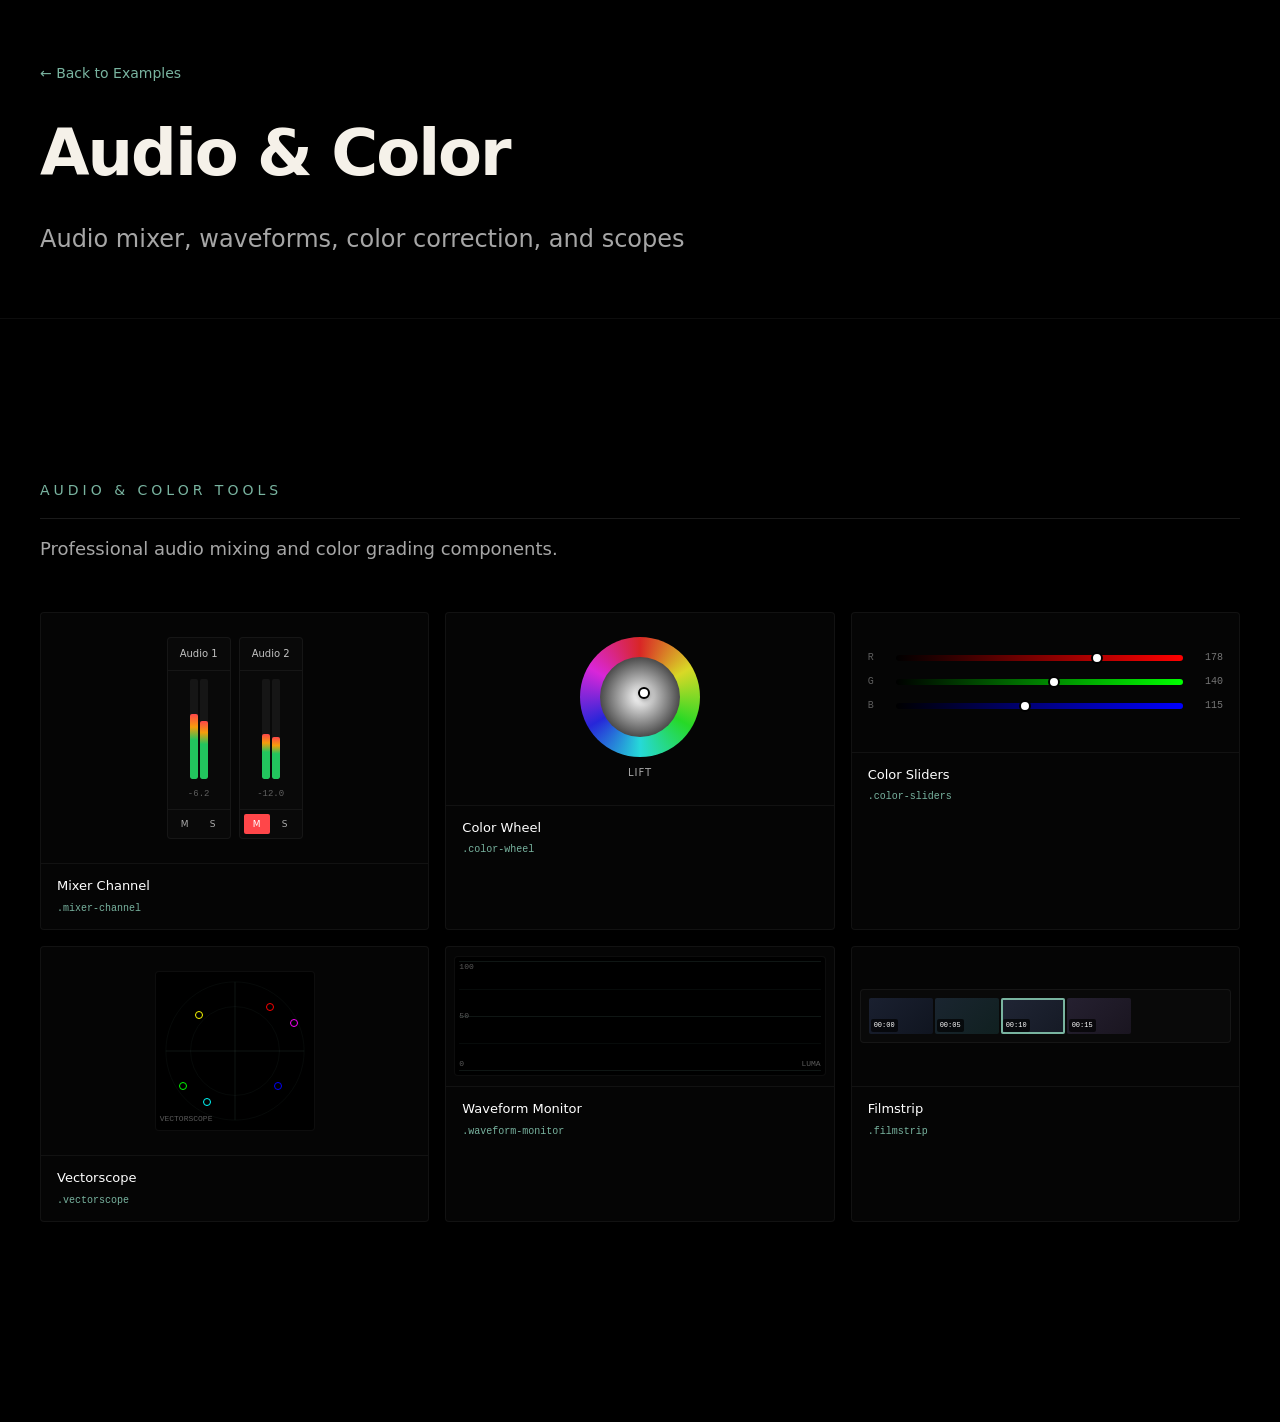
==== examples/audio-color.html @ def52447 "Optimize project structure for AI-assisted development - Add CLAUDE.md with project overview, archit" ====
<!DOCTYPE html>
<html lang="en">
<head>
  <meta charset="UTF-8">
  <meta name="viewport" content="width=device-width, initial-scale=1.0">
  <title>Audio & Color - Push Record Design System</title>
  <link rel="stylesheet" href="../css/main.css">
  <style>
    /* Design System Page Styles */
    *, *::before, *::after {
      box-sizing: border-box;
      margin: 0;
      padding: 0;
    }

    html {
      scroll-behavior: smooth;
      -webkit-font-smoothing: antialiased;
    }

    body {
      background-color: var(--color-2);
      color: var(--color-8);
      font-family: var(--font-sf-pro-text);
      line-height: 1.6;
    }

    /* Layout */
    .ds-container {
      max-width: 1400px;
      margin: 0 auto;
      padding: 80px 40px;
    }

    .ds-section {
      margin-bottom: 120px;
    }

    .ds-section-title {
      font-family: var(--font-sf-pro);
      font-size: 14px;
      font-weight: var(--weight-medium);
      letter-spacing: 4px;
      text-transform: uppercase;
      color: var(--color-7);
      margin-bottom: 16px;
      padding-bottom: 16px;
      border-bottom: 1px solid var(--border-light);
    }

    .ds-section-description {
      font-size: 18px;
      color: var(--color-6);
      margin-bottom: 48px;
      max-width: 600px;
    }

    /* Grid */
    .ds-grid {
      display: grid;
      gap: 16px;
    }

    .ds-grid--2 { grid-template-columns: repeat(2, 1fr); }
    .ds-grid--3 { grid-template-columns: repeat(3, 1fr); }
    .ds-grid--4 { grid-template-columns: repeat(4, 1fr); }
    .ds-grid--5 { grid-template-columns: repeat(5, 1fr); }

    @media (max-width: 1024px) {
      .ds-grid--4, .ds-grid--5 { grid-template-columns: repeat(3, 1fr); }
    }

    @media (max-width: 768px) {
      .ds-grid--2, .ds-grid--3, .ds-grid--4, .ds-grid--5 {
        grid-template-columns: repeat(2, 1fr);
      }
    }

    /* Header */
    .ds-header {
      padding: 60px 40px;
      border-bottom: 1px solid var(--border-subtle);
      margin-bottom: 80px;
    }

    .ds-header__title {
      font-family: var(--font-sf-pro);
      font-size: 64px;
      font-weight: var(--weight-bold);
      color: var(--color-5);
      letter-spacing: -2px;
      margin-bottom: 16px;
    }

    .ds-header__subtitle {
      font-size: 24px;
      font-weight: var(--weight-light);
      color: var(--color-6);
    }

    /* Navigation */
    .ds-nav {
      position: fixed;
      left: 0;
      top: 0;
      width: 240px;
      height: 100vh;
      background: var(--bg-elevated);
      border-right: 1px solid var(--border-subtle);
      padding: 32px 24px;
      overflow-y: auto;
      z-index: 100;
    }

    .ds-nav__title {
      font-size: 14px;
      font-weight: var(--weight-medium);
      letter-spacing: 2px;
      text-transform: uppercase;
      color: var(--color-1);
      margin-bottom: 32px;
    }

    .ds-nav__link {
      display: block;
      font-size: 14px;
      color: var(--color-6);
      text-decoration: none;
      padding: 10px 0;
      border-bottom: 1px solid var(--border-subtle);
      transition: color 0.2s;
    }

    .ds-nav__link:hover {
      color: var(--color-7);
    }

    .ds-main {
      margin-left: 240px;
    }

    @media (max-width: 1024px) {
      .ds-nav { display: none; }
      .ds-main { margin-left: 0; }
    }

    /* Color Swatch */
    .ds-swatch {
      background: var(--bg-surface);
      border: 1px solid var(--border-subtle);
      border-radius: 4px;
      overflow: hidden;
    }

    .ds-swatch__color {
      height: 64px;
      display: flex;
      align-items: center;
      justify-content: center;
    }

    .ds-swatch__info {
      padding: 10px 12px;
      border-top: 1px solid var(--border-subtle);
    }

    .ds-swatch__name {
      font-size: 11px;
      font-weight: var(--weight-medium);
      color: var(--color-1);
      margin-bottom: 2px;
    }

    .ds-swatch__value {
      font-family: var(--font-sf-mono);
      font-size: 9px;
      color: var(--color-9);
    }

    .ds-swatch__token {
      font-family: var(--font-sf-mono);
      font-size: 9px;
      color: var(--color-7);
      margin-top: 4px;
    }

    /* Typography Specimen */
    .ds-type-specimen {
      padding: 20px 24px;
      background: var(--bg-surface);
      border: 1px solid var(--border-subtle);
      border-radius: 4px;
      margin-bottom: 16px;
    }

    .ds-type-specimen__sample {
      margin-bottom: 16px;
      padding-bottom: 16px;
      border-bottom: 1px solid var(--border-subtle);
    }

    .ds-type-specimen__meta {
      display: grid;
      grid-template-columns: repeat(4, 1fr);
      gap: 12px;
    }

    .ds-type-specimen__label {
      font-size: 9px;
      font-weight: var(--weight-medium);
      letter-spacing: 1px;
      text-transform: uppercase;
      color: var(--color-9);
      margin-bottom: 2px;
    }

    .ds-type-specimen__value {
      font-family: var(--font-sf-mono);
      font-size: 11px;
      color: var(--color-6);
    }

    /* Spacing */
    .ds-spacing-item {
      display: flex;
      align-items: center;
      gap: 16px;
      padding: 10px 0;
      border-bottom: 1px solid var(--border-subtle);
    }

    .ds-spacing-bar {
      height: 16px;
      background: var(--color-7);
      border-radius: 2px;
      opacity: 0.6;
    }

    .ds-spacing-label {
      font-family: var(--font-sf-mono);
      font-size: 11px;
      color: var(--color-6);
      min-width: 80px;
    }

    .ds-spacing-value {
      font-family: var(--font-sf-mono);
      font-size: 11px;
      color: var(--color-9);
      min-width: 48px;
    }

    /* Border Demo */
    .ds-border-demo {
      display: flex;
      align-items: center;
      gap: 16px;
      padding: 16px;
      background: var(--bg-surface);
      border-radius: 4px;
      margin-bottom: 12px;
    }

    .ds-border-sample {
      width: 80px;
      height: 56px;
      background: var(--bg-overlay);
      display: flex;
      align-items: center;
      justify-content: center;
      font-size: 10px;
      color: var(--color-9);
    }

    .ds-border-info {
      flex: 1;
    }

    .ds-border-name {
      font-size: 12px;
      font-weight: var(--weight-medium);
      color: var(--color-1);
      margin-bottom: 4px;
    }

    .ds-border-spec {
      font-family: var(--font-sf-mono);
      font-size: 10px;
      color: var(--color-9);
    }

    /* Effect Demo */
    .ds-effect-demo {
      padding: 24px;
      background: var(--bg-surface);
      border: 1px solid var(--border-subtle);
      border-radius: 4px;
      margin-bottom: 12px;
    }

    /* Component Card */
    .ds-component-card {
      background: var(--bg-surface);
      border: 1px solid var(--border-subtle);
      border-radius: 4px;
      overflow: hidden;
    }

    .ds-component-preview {
      padding: 24px;
      min-height: 140px;
      display: flex;
      align-items: center;
      justify-content: center;
      border-bottom: 1px solid var(--border-subtle);
    }

    .ds-component-info {
      padding: 12px 16px;
    }

    .ds-component-name {
      font-size: 13px;
      font-weight: var(--weight-medium);
      color: var(--color-1);
      margin-bottom: 4px;
    }

    .ds-component-class {
      font-family: var(--font-sf-mono);
      font-size: 10px;
      color: var(--color-7);
    }

    /* Code Block */
    .ds-code {
      background: rgba(0, 0, 0, 0.4);
      border: 1px solid var(--border-subtle);
      border-radius: 8px;
      padding: 24px;
      font-family: var(--font-sf-mono);
      font-size: 13px;
      color: var(--color-6);
      overflow-x: auto;
      white-space: pre;
      margin-top: 24px;
    }

    /* Divider */
    .ds-divider {
      height: 1px;
      background: var(--border-subtle);
      margin: 80px 0;
    }
  </style>
</head>
<body>
  <main class="ds-main" style="margin-left: 0;">
    <header class="ds-header">
      <a href="index.html" style="color: var(--color-7); font-size: 14px; text-decoration: none;">&larr; Back to Examples</a>
      <h1 class="ds-header__title" style="margin-top: 16px;">Audio & Color</h1>
      <p class="ds-header__subtitle">Audio mixer, waveforms, color correction, and scopes</p>
    </header>
    <div class="ds-container">
      <section class="ds-section" id="audio-color">
        <div class="ds-section-title">Audio & Color Tools</div>
        <p class="ds-section-description">Professional audio mixing and color grading components.</p>

        <div class="ds-grid ds-grid--3">

          <!-- Mixer Channel -->
          <div class="ds-component-card">
            <div class="ds-component-preview" style="gap: 8px;">
              <div class="mixer-channel">
                <div class="mixer-channel__header">
                  <div class="mixer-channel__name">Audio 1</div>
                </div>
                <div class="mixer-channel__body">
                  <div class="mixer-channel__meter">
                    <div class="mixer-channel__meter-bar">
                      <div class="mixer-channel__meter-fill" style="height: 65%;"></div>
                    </div>
                    <div class="mixer-channel__meter-bar">
                      <div class="mixer-channel__meter-fill" style="height: 58%;"></div>
                    </div>
                  </div>
                  <div class="mixer-channel__db">-6.2</div>
                </div>
                <div class="mixer-channel__controls">
                  <button class="mixer-channel__btn mixer-channel__btn--mute">M</button>
                  <button class="mixer-channel__btn mixer-channel__btn--solo">S</button>
                </div>
              </div>
              <div class="mixer-channel">
                <div class="mixer-channel__header">
                  <div class="mixer-channel__name">Audio 2</div>
                </div>
                <div class="mixer-channel__body">
                  <div class="mixer-channel__meter">
                    <div class="mixer-channel__meter-bar">
                      <div class="mixer-channel__meter-fill" style="height: 45%;"></div>
                    </div>
                    <div class="mixer-channel__meter-bar">
                      <div class="mixer-channel__meter-fill" style="height: 42%;"></div>
                    </div>
                  </div>
                  <div class="mixer-channel__db">-12.0</div>
                </div>
                <div class="mixer-channel__controls">
                  <button class="mixer-channel__btn mixer-channel__btn--mute active">M</button>
                  <button class="mixer-channel__btn mixer-channel__btn--solo">S</button>
                </div>
              </div>
            </div>
            <div class="ds-component-info">
              <div class="ds-component-name">Mixer Channel</div>
              <div class="ds-component-class">.mixer-channel</div>
            </div>
          </div>

          <!-- Color Wheel -->
          <div class="ds-component-card">
            <div class="ds-component-preview">
              <div class="color-wheel">
                <div class="color-wheel__ring">
                  <div class="color-wheel__center">
                    <div class="color-wheel__handle" style="left: 55%; top: 45%;"></div>
                  </div>
                </div>
                <div class="color-wheel__label">Lift</div>
              </div>
            </div>
            <div class="ds-component-info">
              <div class="ds-component-name">Color Wheel</div>
              <div class="ds-component-class">.color-wheel</div>
            </div>
          </div>

          <!-- Color Sliders -->
          <div class="ds-component-card">
            <div class="ds-component-preview" style="width: 100%; padding: 16px;">
              <div class="color-sliders" style="width: 100%;">
                <div class="color-slider">
                  <span class="color-slider__label">R</span>
                  <div class="color-slider__track color-slider__track--red">
                    <div class="color-slider__thumb" style="left: 70%;"></div>
                  </div>
                  <span class="color-slider__value">178</span>
                </div>
                <div class="color-slider">
                  <span class="color-slider__label">G</span>
                  <div class="color-slider__track color-slider__track--green">
                    <div class="color-slider__thumb" style="left: 55%;"></div>
                  </div>
                  <span class="color-slider__value">140</span>
                </div>
                <div class="color-slider">
                  <span class="color-slider__label">B</span>
                  <div class="color-slider__track color-slider__track--blue">
                    <div class="color-slider__thumb" style="left: 45%;"></div>
                  </div>
                  <span class="color-slider__value">115</span>
                </div>
              </div>
            </div>
            <div class="ds-component-info">
              <div class="ds-component-name">Color Sliders</div>
              <div class="ds-component-class">.color-sliders</div>
            </div>
          </div>

          <!-- Vectorscope -->
          <div class="ds-component-card">
            <div class="ds-component-preview">
              <div class="vectorscope">
                <svg class="vectorscope__grid" viewBox="0 0 160 160">
                  <circle class="vectorscope__circle" cx="80" cy="80" r="70"/>
                  <circle class="vectorscope__circle" cx="80" cy="80" r="45"/>
                  <line class="vectorscope__crosshair" x1="80" y1="10" x2="80" y2="150"/>
                  <line class="vectorscope__crosshair" x1="10" y1="80" x2="150" y2="80"/>
                </svg>
                <div class="vectorscope__target vectorscope__target--r"></div>
                <div class="vectorscope__target vectorscope__target--yl"></div>
                <div class="vectorscope__target vectorscope__target--g"></div>
                <div class="vectorscope__target vectorscope__target--cy"></div>
                <div class="vectorscope__target vectorscope__target--b"></div>
                <div class="vectorscope__target vectorscope__target--mg"></div>
                <span class="vectorscope__label">Vectorscope</span>
              </div>
            </div>
            <div class="ds-component-info">
              <div class="ds-component-name">Vectorscope</div>
              <div class="ds-component-class">.vectorscope</div>
            </div>
          </div>

          <!-- Waveform Monitor -->
          <div class="ds-component-card">
            <div class="ds-component-preview" style="width: 100%; padding: 8px;">
              <div class="waveform-monitor" style="width: 100%;">
                <div class="waveform-monitor__grid">
                  <div class="waveform-monitor__line waveform-monitor__line--major"></div>
                  <div class="waveform-monitor__line"></div>
                  <div class="waveform-monitor__line waveform-monitor__line--major"></div>
                  <div class="waveform-monitor__line"></div>
                  <div class="waveform-monitor__line waveform-monitor__line--major"></div>
                </div>
                <span class="waveform-monitor__scale waveform-monitor__scale--100">100</span>
                <span class="waveform-monitor__scale waveform-monitor__scale--50">50</span>
                <span class="waveform-monitor__scale waveform-monitor__scale--0">0</span>
                <span class="waveform-monitor__label">Luma</span>
              </div>
            </div>
            <div class="ds-component-info">
              <div class="ds-component-name">Waveform Monitor</div>
              <div class="ds-component-class">.waveform-monitor</div>
            </div>
          </div>

          <!-- Filmstrip -->
          <div class="ds-component-card">
            <div class="ds-component-preview" style="width: 100%; padding: 8px;">
              <div class="filmstrip" style="width: 100%;">
                <div class="filmstrip__frame" style="background: linear-gradient(135deg, #1a2030 0%, #101520 100%);">
                  <span class="filmstrip__frame-time">00:00</span>
                </div>
                <div class="filmstrip__frame" style="background: linear-gradient(135deg, #1a2530 0%, #102020 100%);">
                  <span class="filmstrip__frame-time">00:05</span>
                </div>
                <div class="filmstrip__frame filmstrip__frame--current" style="background: linear-gradient(135deg, #202535 0%, #151a25 100%);">
                  <span class="filmstrip__frame-time">00:10</span>
                </div>
                <div class="filmstrip__frame" style="background: linear-gradient(135deg, #252030 0%, #1a1520 100%);">
                  <span class="filmstrip__frame-time">00:15</span>
                </div>
              </div>
            </div>
            <div class="ds-component-info">
              <div class="ds-component-name">Filmstrip</div>
              <div class="ds-component-class">.filmstrip</div>
            </div>
          </div>

        </div>
      </section>

      <!-- V07: EDITOR TOOLS -->
    </div>
  </main>
</body>
</html>
---- css/main.css ----
/**
 * Push Record Design System - Main Stylesheet
 * Import this single file to get all design system styles
 */

@import './design-tokens.css';
@import './typography.css';
@import './components/_index.css';

/* ========================================
   CSS RESET
   ======================================== */

*,
*::before,
*::after {
  box-sizing: border-box;
  margin: 0;
  padding: 0;
}

html {
  scroll-behavior: smooth;
  -webkit-text-size-adjust: 100%;
  text-size-adjust: 100%;
}

body {
  min-height: 100vh;
  background-color: var(--bg-primary);
  color: var(--text-body);
  font-family: var(--font-sf-pro-text);
  font-weight: var(--weight-light);
  -webkit-font-smoothing: antialiased;
  -moz-osx-font-smoothing: grayscale;
  text-rendering: optimizeLegibility;
}

img,
picture,
video,
canvas,
svg {
  display: block;
  max-width: 100%;
}

input,
button,
textarea,
select {
  font: inherit;
}

p,
h1,
h2,
h3,
h4,
h5,
h6 {
  overflow-wrap: break-word;
}

ul, ol {
  list-style: none;
}

a {
  color: inherit;
  text-decoration: none;
}

/* ========================================
   SLIDES CONTAINER - DENSE
   Gap: 160px between slides (was 240px)
   ======================================== */

.slides {
  display: flex;
  flex-direction: column;
  gap: var(--gap-slide);
}

/* ========================================
   RESPONSIVE STYLES
   ======================================== */

/* Large screens (1440px and below) - ULTRA DENSE */
@media (max-width: 1440px) {
  :root {
    --text-hero-size: 120px;
    --text-hero-line-height: 108px;
    --text-display-size: 80px;
    --text-display-line-height: 84px;
    --text-title-size: 60px;
    --text-title-line-height: 54px;
    --text-panel-padding-left: var(--space-8);
    --text-panel-padding-right: var(--space-8);
    --image-panel-width: 550px;
    --gap-slide: var(--space-20);
  }
}

/* Medium screens (1024px and below) - ULTRA DENSE */
@media (max-width: 1024px) {
  :root {
    --text-hero-size: 80px;
    --text-hero-line-height: 72px;
    --text-display-size: 56px;
    --text-display-line-height: 60px;
    --text-title-size: 44px;
    --text-title-line-height: 40px;
    --text-subtitle-lg-size: 22px;
    --text-subtitle-lg-line-height: 28px;
    --text-body-lg-size: 15px;
    --text-body-lg-line-height: 21px;
    --content-padding-x: var(--space-4);
    --text-panel-padding-left: var(--space-6);
    --text-panel-padding-right: var(--space-6);
    --text-panel-padding-y: var(--space-5);
    --gap-slide: var(--space-16);
    --gap-hero: var(--space-5);
    --gap-section: var(--space-3);
  }

  .slide-content {
    flex-direction: column;
  }

  .image-panel {
    width: 100%;
    max-width: none;
    height: 400px;
  }

  .display-heading__subtitle {
    max-width: 100%;
  }
}

/* Tablet (768px and below) - ULTRA DENSE */
@media (max-width: 768px) {
  :root {
    --text-hero-size: 48px;
    --text-hero-line-height: 44px;
    --text-hero-letter-spacing: -1.2px;
    --text-display-size: 36px;
    --text-display-line-height: 40px;
    --text-title-size: 30px;
    --text-title-line-height: 28px;
    --text-subtitle-lg-size: 18px;
    --text-subtitle-lg-line-height: 24px;
    --text-body-lg-size: 14px;
    --text-body-lg-line-height: 20px;
    --text-tagline-size: 10px;
    --text-tagline-letter-spacing: 2.5px;
    --content-padding-x: var(--space-3);
    --content-padding-bottom: var(--space-4);
    --text-panel-padding-left: var(--space-4);
    --text-panel-padding-right: var(--space-4);
    --text-panel-padding-y: var(--space-4);
    --gap-slide: var(--space-12);
    --gap-hero: var(--space-4);
    --gap-section: var(--space-3);
  }

  .header__container {
    flex-direction: column;
    gap: var(--space-2);
    text-align: center;
    padding: 0 var(--space-4);
  }

  .header__date,
  .header__title,
  .header__company {
    position: static;
    transform: none;
  }

  .header__title {
    order: -1;
  }

  .header__date,
  .header__company {
    font-size: 12px;
    letter-spacing: 2px;
  }

  .hero {
    gap: var(--space-8);
  }

  .exposition {
    padding-left: var(--space-5);
  }

  .voice-over__content {
    padding-left: var(--space-4);
  }

  .question-header__line {
    width: var(--space-12);
  }

  .image-panel {
    height: 300px;
  }
}

/* Mobile (480px and below) - ULTRA DENSE */
@media (max-width: 480px) {
  :root {
    --text-hero-size: 36px;
    --text-hero-line-height: 34px;
    --text-display-size: 28px;
    --text-display-line-height: 32px;
    --text-title-size: 24px;
    --text-title-line-height: 24px;
    --text-body-lg-size: 13px;
    --text-body-lg-line-height: 18px;
    --text-question-size: 10px;
    --text-question-letter-spacing: 1.5px;
    --gap-slide: var(--space-10);
    --gap-hero: var(--space-3);
  }

  .image-grid {
    grid-template-columns: 1fr;
  }

  .image-grid__item--full {
    grid-column: span 1;
  }

  .display-heading__subtitle {
    padding-left: var(--space-4);
    border-left-width: var(--border-width-2);
  }
}

/* ========================================
   PRINT STYLES
   ======================================== */

@media print {
  .slide {
    page-break-after: always;
    min-height: auto;
    height: auto;
  }

  .header {
    background: none;
    backdrop-filter: none;
  }

  .text-panel,
  .image-panel {
    backdrop-filter: none;
    background: none;
  }

  .slide__bg {
    display: none;
  }

  body {
    background: white;
    color: black;
  }

  .text-hero,
  .text-display,
  .text-title {
    color: black;
    text-shadow: none;
  }
}

/* ========================================
   ACCESSIBILITY
   ======================================== */

@media (prefers-reduced-motion: reduce) {
  *,
  *::before,
  *::after {
    animation-duration: 0.01ms !important;
    animation-iteration-count: 1 !important;
    transition-duration: 0.01ms !important;
    scroll-behavior: auto !important;
  }
}

/* High contrast mode */
@media (prefers-contrast: high) {
  :root {
    --text-ghost: rgba(255, 255, 255, 0.5);
    --text-subtle: rgba(255, 255, 255, 0.7);
    --text-muted: rgba(255, 255, 255, 0.8);
    --text-body: rgba(255, 255, 255, 0.9);
    --text-faint: rgba(255, 255, 255, 0.6);
    --border-subtle: rgba(255, 255, 255, 0.2);
    --border-light: rgba(255, 255, 255, 0.3);
    --border-medium: rgba(255, 255, 255, 0.4);
  }
}
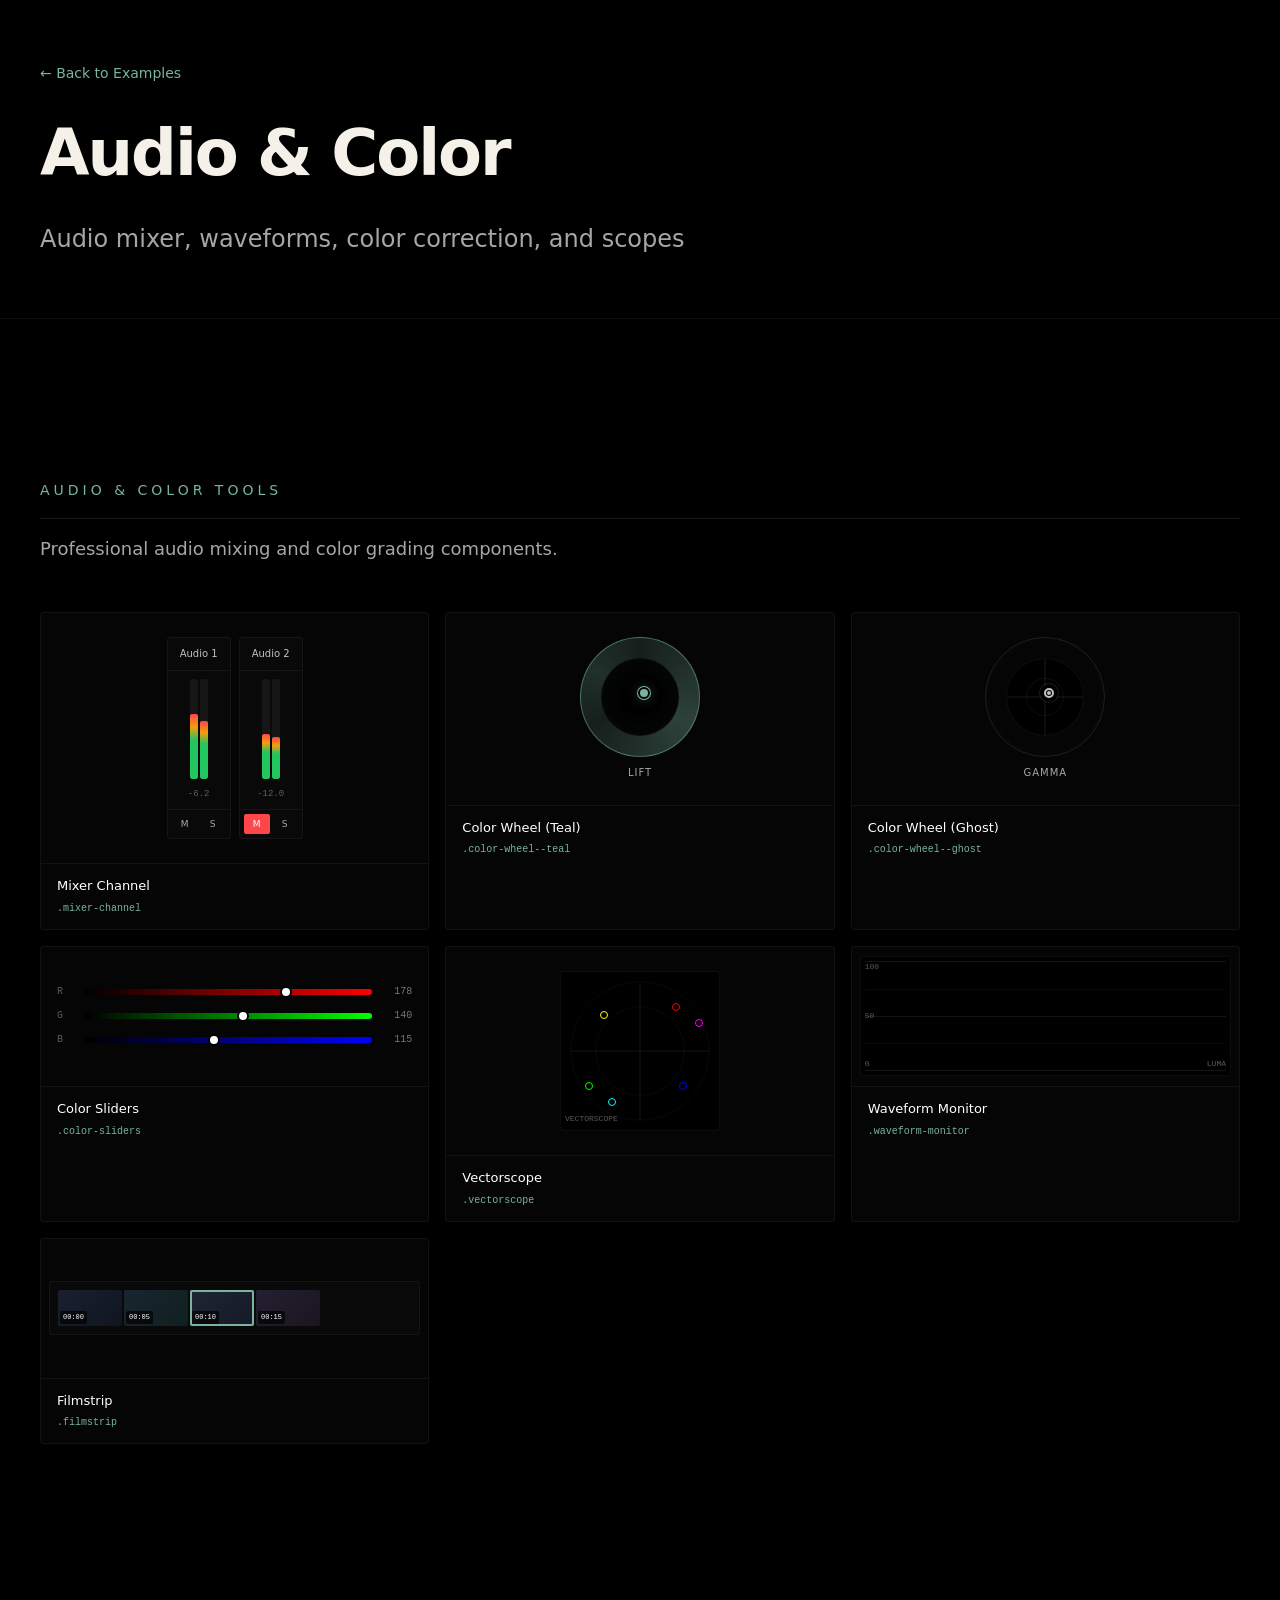
==== commit 2d2f1586: "Add color wheel variations matching Push Record aesthetic Replace bright saturated color wheel with " ====
--- a/examples/audio-color.html
+++ b/examples/audio-color.html
@@ -418,10 +418,10 @@
             </div>
           </div>
 
-          <!-- Color Wheel -->
+          <!-- Color Wheel - Teal Accent -->
           <div class="ds-component-card">
             <div class="ds-component-preview">
-              <div class="color-wheel">
+              <div class="color-wheel color-wheel--teal">
                 <div class="color-wheel__ring">
                   <div class="color-wheel__center">
                     <div class="color-wheel__handle" style="left: 55%; top: 45%;"></div>
@@ -431,8 +431,26 @@
               </div>
             </div>
             <div class="ds-component-info">
-              <div class="ds-component-name">Color Wheel</div>
-              <div class="ds-component-class">.color-wheel</div>
+              <div class="ds-component-name">Color Wheel (Teal)</div>
+              <div class="ds-component-class">.color-wheel--teal</div>
+            </div>
+          </div>
+
+          <!-- Color Wheel - Ghost Ring -->
+          <div class="ds-component-card">
+            <div class="ds-component-preview">
+              <div class="color-wheel color-wheel--ghost">
+                <div class="color-wheel__ring">
+                  <div class="color-wheel__center">
+                    <div class="color-wheel__handle" style="left: 55%; top: 45%;"></div>
+                  </div>
+                </div>
+                <div class="color-wheel__label">Gamma</div>
+              </div>
+            </div>
+            <div class="ds-component-info">
+              <div class="ds-component-name">Color Wheel (Ghost)</div>
+              <div class="ds-component-class">.color-wheel--ghost</div>
             </div>
           </div>
 
